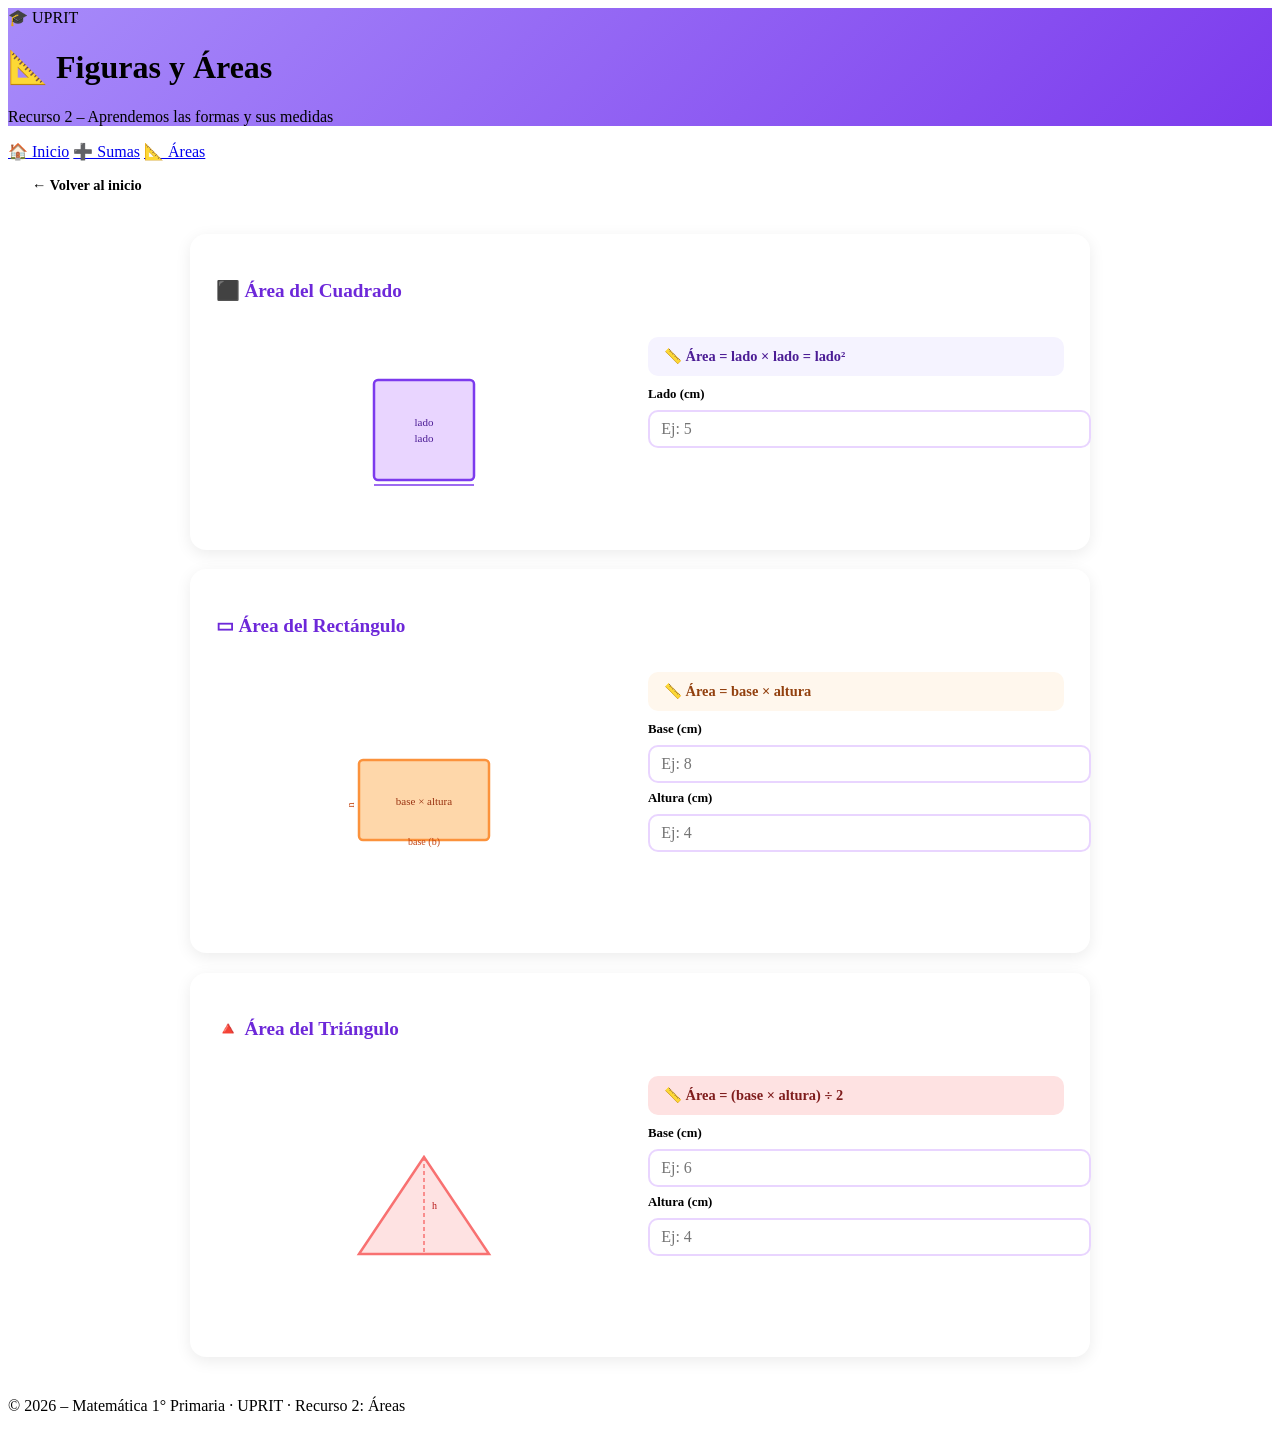
==== area.html @ 405022bc "Add files via upload" ====
<!DOCTYPE html>
<html lang="es">
<head>
  <meta charset="UTF-8">
  <meta name="viewport" content="width=device-width, initial-scale=1.0">
  <title>Áreas – Recurso 2 | Matemática 1° Primaria</title>
  <link rel="stylesheet" href="css/estilos.css">
  <style>
    .volver { display: inline-flex; align-items: center; gap: 0.4rem; text-decoration: none;
      color: var(--azul-dark); font-weight: 700; margin: 1rem 1.5rem; font-size: 0.9rem; }
    .volver:hover { text-decoration: underline; }

    .recurso-main {
      padding: 1.5rem; max-width: 900px; margin: 0 auto;
      display: grid; gap: 1.2rem;
    }

    .figura-area {
      background: white; border-radius: 16px;
      box-shadow: 0 4px 16px rgba(0,0,0,0.08);
      padding: 1.6rem; border-top: 5px solid var(--morado);
      display: grid; grid-template-columns: 1fr 1fr; gap: 1rem;
      align-items: center;
    }

    @media (max-width: 550px) {
      .figura-area { grid-template-columns: 1fr; }
    }

    .figura-area h3 { font-family: var(--font-titulo); color: #6d28d9; grid-column: 1/-1; font-size: 1.2rem; }
    .figura-area .formula {
      background: #f5f3ff; border-radius: 10px;
      padding: 0.7rem 1rem; font-weight: 700; font-size: 0.9rem; color: #4c1d95;
    }

    .svg-fig { display: flex; justify-content: center; align-items: center; }

    .inputs-area { display: flex; flex-direction: column; gap: 0.5rem; }
    .inputs-area label { font-size: 0.8rem; font-weight: 700; color: var(--muted); }
    .inputs-area input {
      padding: 0.5rem 0.7rem; border: 2px solid #e9d5ff; border-radius: 10px;
      font-size: 1rem; font-family: var(--font-cuerpo); outline: none; width: 100%;
      transition: border-color 0.2s;
    }
    .inputs-area input:focus { border-color: var(--morado); }

    .btn-area {
      background: var(--morado); color: white; border: none;
      border-radius: 999px; padding: 0.5rem 1.3rem;
      font-family: var(--font-titulo); font-size: 0.95rem; cursor: pointer;
      transition: background 0.2s; margin-top: 0.3rem; width: fit-content;
    }
    .btn-area:hover { background: #7c3aed; }

    .resultado-area {
      font-family: var(--font-titulo); font-size: 1.2rem;
      color: var(--morado); margin-top: 0.4rem; min-height: 1.4rem;
    }
  </style>
</head>
<body>

<header style="background: linear-gradient(135deg,#a78bfa,#7c3aed);">
  <div class="logo-uprit">🎓 UPRIT</div>
  <h1>📐 Figuras y Áreas</h1>
  <p>Recurso 2 – Aprendemos las formas y sus medidas</p>
</header>

<nav>
  <a href="index.html">🏠 Inicio</a>
  <a href="suma.html">➕ Sumas</a>
  <a href="area.html">📐 Áreas</a>
</nav>

<a href="index.html" class="volver">← Volver al inicio</a>

<div class="recurso-main">

  <!-- Cuadrado -->
  <div class="figura-area">
    <h3>⬛ Área del Cuadrado</h3>
    <div class="svg-fig">
      <svg width="120" height="120" viewBox="0 0 120 120">
        <rect x="10" y="10" width="100" height="100" fill="#e9d5ff" stroke="#7c3aed" stroke-width="2.5" rx="4"/>
        <text x="60" y="56" text-anchor="middle" font-size="11" fill="#4c1d95" font-family="Nunito">lado</text>
        <text x="60" y="72" text-anchor="middle" font-size="11" fill="#4c1d95" font-family="Nunito">lado</text>
        <line x1="10" y1="115" x2="110" y2="115" stroke="#7c3aed" stroke-width="1.5"/>
        <text x="60" y="130" text-anchor="middle" font-size="10" fill="#6d28d9" font-family="Nunito">b</text>
      </svg>
    </div>
    <div>
      <div class="formula">📏 Área = lado × lado = lado²</div>
      <div class="inputs-area" style="margin-top:0.7rem;">
        <label>Lado (cm)</label>
        <input type="number" id="cuad-lado" min="0" placeholder="Ej: 5" />
        <button class="btn-area" onclick="calcArea('cuadrado')">Calcular</button>
      </div>
      <div class="resultado-area" id="res-cuadrado"></div>
    </div>
  </div>

  <!-- Rectángulo -->
  <div class="figura-area" style="border-color:#fb923c">
    <h3>▭ Área del Rectángulo</h3>
    <div class="svg-fig">
      <svg width="150" height="100" viewBox="0 0 150 100">
        <rect x="10" y="10" width="130" height="80" fill="#fed7aa" stroke="#fb923c" stroke-width="2.5" rx="4"/>
        <text x="75" y="55" text-anchor="middle" font-size="11" fill="#9a3412" font-family="Nunito">base × altura</text>
        <text x="75" y="95" text-anchor="middle" font-size="10" fill="#c2410c" font-family="Nunito">base (b)</text>
        <text x="5" y="55" text-anchor="middle" font-size="10" fill="#c2410c" font-family="Nunito" transform="rotate(-90,5,55)">h</text>
      </svg>
    </div>
    <div>
      <div class="formula" style="background:#fff7ed;color:#92400e">📏 Área = base × altura</div>
      <div class="inputs-area" style="margin-top:0.7rem;">
        <label>Base (cm)</label>
        <input type="number" id="rect-base" min="0" placeholder="Ej: 8" />
        <label>Altura (cm)</label>
        <input type="number" id="rect-alt" min="0" placeholder="Ej: 4" />
        <button class="btn-area" style="background:var(--naranja)" onclick="calcArea('rectangulo')">Calcular</button>
      </div>
      <div class="resultado-area" style="color:var(--naranja)" id="res-rectangulo"></div>
    </div>
  </div>

  <!-- Triángulo -->
  <div class="figura-area" style="border-color:#f87171">
    <h3>🔺 Área del Triángulo</h3>
    <div class="svg-fig">
      <svg width="140" height="110" viewBox="0 0 140 110">
        <polygon points="70,8 5,105 135,105" fill="#fee2e2" stroke="#f87171" stroke-width="2.5"/>
        <line x1="70" y1="8" x2="70" y2="105" stroke="#f87171" stroke-width="1.5" stroke-dasharray="4,3"/>
        <text x="78" y="60" font-size="10" fill="#b91c1c" font-family="Nunito">h</text>
        <text x="70" y="118" text-anchor="middle" font-size="10" fill="#b91c1c" font-family="Nunito">base (b)</text>
      </svg>
    </div>
    <div>
      <div class="formula" style="background:#fee2e2;color:#7f1d1d">📏 Área = (base × altura) ÷ 2</div>
      <div class="inputs-area" style="margin-top:0.7rem;">
        <label>Base (cm)</label>
        <input type="number" id="tri-base" min="0" placeholder="Ej: 6" />
        <label>Altura (cm)</label>
        <input type="number" id="tri-alt" min="0" placeholder="Ej: 4" />
        <button class="btn-area" style="background:var(--rojo)" onclick="calcArea('triangulo')">Calcular</button>
      </div>
      <div class="resultado-area" style="color:var(--rojo)" id="res-triangulo"></div>
    </div>
  </div>

</div>

<footer>
  <p>© 2026 – Matemática 1° Primaria · UPRIT · Recurso 2: Áreas</p>
</footer>

<script src="js/scripts.js"></script>
<script>
  function calcArea(figura) {
    let area = 0, texto = '';
    if (figura === 'cuadrado') {
      const l = parseFloat(document.getElementById('cuad-lado').value);
      if (isNaN(l) || l <= 0) { alert('Ingresa el lado.'); return; }
      area = l * l;
      texto = `📐 Área = ${l} × ${l} = ${area} cm²`;
      document.getElementById('res-cuadrado').textContent = texto;
    } else if (figura === 'rectangulo') {
      const b = parseFloat(document.getElementById('rect-base').value);
      const h = parseFloat(document.getElementById('rect-alt').value);
      if (isNaN(b) || isNaN(h) || b <= 0 || h <= 0) { alert('Ingresa base y altura.'); return; }
      area = b * h;
      texto = `📐 Área = ${b} × ${h} = ${area} cm²`;
      document.getElementById('res-rectangulo').textContent = texto;
    } else if (figura === 'triangulo') {
      const b = parseFloat(document.getElementById('tri-base').value);
      const h = parseFloat(document.getElementById('tri-alt').value);
      if (isNaN(b) || isNaN(h) || b <= 0 || h <= 0) { alert('Ingresa base y altura.'); return; }
      area = (b * h) / 2;
      texto = `📐 Área = (${b} × ${h}) ÷ 2 = ${area} cm²`;
      document.getElementById('res-triangulo').textContent = texto;
    }
  }
</script>
</body>
</html>
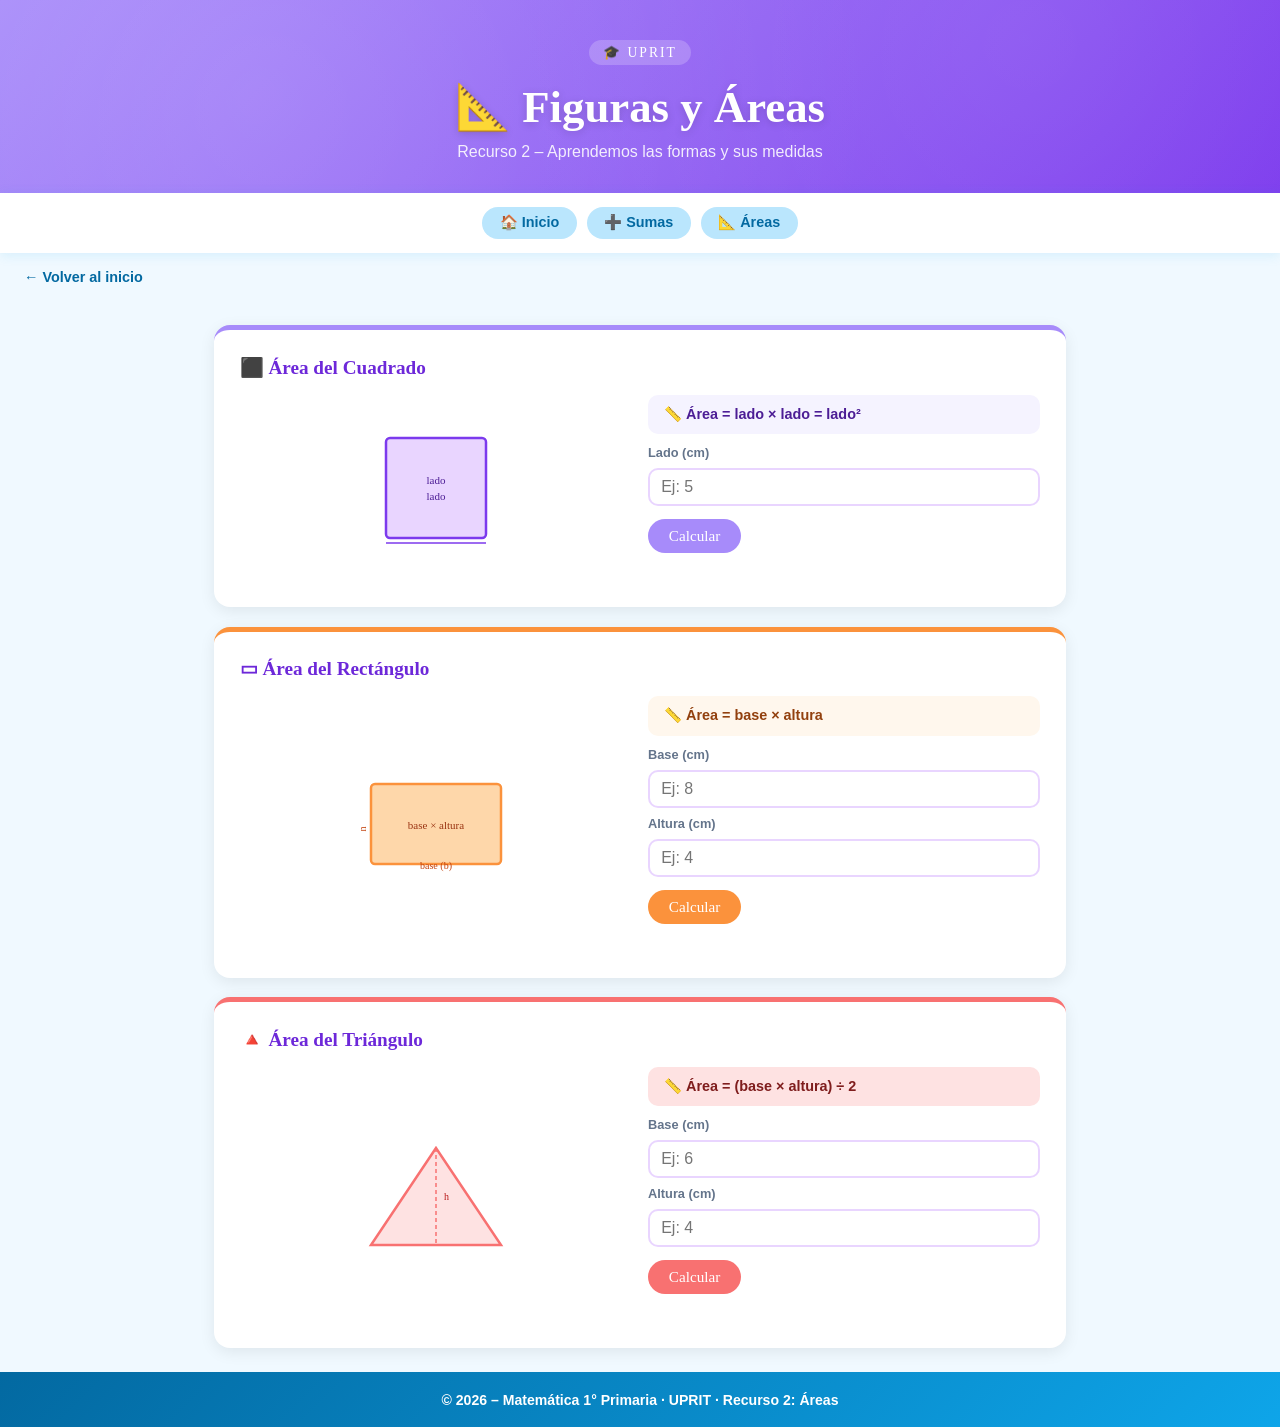
==== commit ed8dcda7: "Fix stylesheet link and add script reference" ====
--- a/area.html
+++ b/area.html
@@ -4,7 +4,8 @@
   <meta charset="UTF-8">
   <meta name="viewport" content="width=device-width, initial-scale=1.0">
   <title>Áreas – Recurso 2 | Matemática 1° Primaria</title>
-  <link rel="stylesheet" href="css/estilos.css">
+  <link rel="stylesheet" href="estilos.css">
+<script src="scripts.js"></script>
   <style>
     .volver { display: inline-flex; align-items: center; gap: 0.4rem; text-decoration: none;
       color: var(--azul-dark); font-weight: 700; margin: 1rem 1.5rem; font-size: 0.9rem; }
--- a/estilos.css
+++ b/estilos.css
@@ -0,0 +1,424 @@
+/* =============================================
+   PORTAFOLIO WEB MATEMÁTICA – UPRIT
+   Diseño responsivo para laptop y móvil
+   ============================================= */
+
+@import url('https://fonts.googleapis.com/css2?family=Fredoka+One&family=Nunito:wght@400;600;700;800&display=swap');
+
+/* Variables */
+:root {
+  --azul:       #0ea5e9;
+  --azul-claro: #bae6fd;
+  --azul-dark:  #0369a1;
+  --verde:      #22c55e;
+  --amarillo:   #fbbf24;
+  --rojo:       #f87171;
+  --morado:     #a78bfa;
+  --naranja:    #fb923c;
+  --bg:         #f0f9ff;
+  --blanco:     #ffffff;
+  --texto:      #1e293b;
+  --muted:      #64748b;
+  --sombra:     0 4px 20px rgba(0,0,0,0.10);
+  --radio:      18px;
+  --font-titulo: 'Fredoka One', cursive;
+  --font-cuerpo: 'Nunito', sans-serif;
+}
+
+/* Reset */
+*, *::before, *::after {
+  margin: 0; padding: 0;
+  box-sizing: border-box;
+}
+
+html { scroll-behavior: smooth; }
+
+body {
+  font-family: var(--font-cuerpo);
+  background-color: var(--bg);
+  color: var(--texto);
+  min-height: 100vh;
+}
+
+/* ── HEADER ── */
+header {
+  background: linear-gradient(135deg, var(--azul) 0%, var(--azul-dark) 100%);
+  color: var(--blanco);
+  text-align: center;
+  padding: 2.5rem 1.5rem 2rem;
+  position: relative;
+  overflow: hidden;
+}
+
+header::before {
+  content: '';
+  position: absolute; inset: 0;
+  background: radial-gradient(circle at 20% 50%, rgba(255,255,255,0.12) 0%, transparent 60%),
+              radial-gradient(circle at 80% 20%, rgba(255,255,255,0.08) 0%, transparent 50%);
+}
+
+header .logo-uprit {
+  font-family: var(--font-titulo);
+  font-size: 0.85rem;
+  letter-spacing: 0.15em;
+  text-transform: uppercase;
+  background: rgba(255,255,255,0.2);
+  display: inline-block;
+  padding: 0.3em 1em;
+  border-radius: 999px;
+  margin-bottom: 1rem;
+  position: relative;
+}
+
+header h1 {
+  font-family: var(--font-titulo);
+  font-size: clamp(1.8rem, 5vw, 2.8rem);
+  line-height: 1.2;
+  position: relative;
+  text-shadow: 0 2px 8px rgba(0,0,0,0.15);
+}
+
+header p {
+  margin-top: 0.5rem;
+  font-size: 1rem;
+  opacity: 0.88;
+  position: relative;
+}
+
+/* ── NAV ── */
+nav {
+  background: var(--blanco);
+  box-shadow: 0 2px 12px rgba(14,165,233,0.12);
+  display: flex;
+  justify-content: center;
+  flex-wrap: wrap;
+  gap: 0.6rem;
+  padding: 0.9rem 1rem;
+  position: sticky;
+  top: 0;
+  z-index: 100;
+}
+
+nav a {
+  background: var(--azul-claro);
+  color: var(--azul-dark);
+  text-decoration: none;
+  font-weight: 700;
+  font-size: 0.9rem;
+  padding: 0.45rem 1.1rem;
+  border-radius: 999px;
+  transition: background 0.2s, color 0.2s, transform 0.15s;
+  display: flex;
+  align-items: center;
+  gap: 0.3rem;
+}
+
+nav a:hover {
+  background: var(--azul);
+  color: var(--blanco);
+  transform: translateY(-2px);
+}
+
+/* ── MAIN ── */
+main {
+  padding: 2rem 1.5rem 3rem;
+  max-width: 960px;
+  margin: 0 auto;
+  display: grid;
+  gap: 1.5rem;
+}
+
+/* ── TARJETA ── */
+.tarjeta {
+  background: var(--blanco);
+  border-radius: var(--radio);
+  box-shadow: var(--sombra);
+  padding: 1.8rem 2rem;
+  border-left: 5px solid var(--azul);
+  animation: aparecer 0.4s ease both;
+  transition: transform 0.2s, box-shadow 0.2s;
+}
+
+.tarjeta:hover {
+  transform: translateY(-3px);
+  box-shadow: 0 8px 30px rgba(14,165,233,0.15);
+}
+
+.tarjeta:nth-child(1) { border-color: var(--azul);    animation-delay: 0.05s; }
+.tarjeta:nth-child(2) { border-color: var(--verde);   animation-delay: 0.10s; }
+.tarjeta:nth-child(3) { border-color: var(--rojo);    animation-delay: 0.15s; }
+.tarjeta:nth-child(4) { border-color: var(--morado);  animation-delay: 0.20s; }
+.tarjeta:nth-child(5) { border-color: var(--amarillo);animation-delay: 0.25s; }
+.tarjeta:nth-child(6) { border-color: var(--naranja); animation-delay: 0.30s; }
+
+.tarjeta h2 {
+  font-family: var(--font-titulo);
+  font-size: 1.4rem;
+  margin-bottom: 0.6rem;
+  display: flex;
+  align-items: center;
+  gap: 0.4rem;
+}
+
+.tarjeta:nth-child(1) h2 { color: var(--azul-dark); }
+.tarjeta:nth-child(2) h2 { color: #15803d; }
+.tarjeta:nth-child(3) h2 { color: #b91c1c; }
+.tarjeta:nth-child(4) h2 { color: #6d28d9; }
+.tarjeta:nth-child(5) h2 { color: #b45309; }
+.tarjeta:nth-child(6) h2 { color: #c2410c; }
+
+.tarjeta p {
+  font-size: 1rem;
+  color: var(--muted);
+  margin-bottom: 0.4rem;
+  line-height: 1.6;
+}
+
+/* ── EJEMPLO / EMOJI BIG ── */
+.ejemplo {
+  font-size: 1.8rem;
+  margin-top: 0.6rem;
+  line-height: 1.8;
+  letter-spacing: 0.05em;
+}
+
+/* ── ESTRELLAS interactivas ── */
+.estrellas {
+  display: flex;
+  gap: 0.4rem;
+  margin-top: 0.8rem;
+  flex-wrap: wrap;
+}
+
+.estrella {
+  font-size: 2rem;
+  cursor: pointer;
+  transition: transform 0.15s;
+  user-select: none;
+  filter: grayscale(0);
+}
+
+.estrella:hover { transform: scale(1.3) rotate(-5deg); }
+.estrella.apagada { filter: grayscale(1); opacity: 0.35; }
+
+.contador-estrellas {
+  margin-top: 0.5rem;
+  font-size: 0.85rem;
+  color: var(--muted);
+  font-weight: 600;
+}
+
+/* ── CALCULADORA SUMA ── */
+.calc-box {
+  display: flex;
+  align-items: center;
+  gap: 0.7rem;
+  flex-wrap: wrap;
+  margin-top: 0.8rem;
+}
+
+.calc-box input[type="number"] {
+  width: 70px;
+  padding: 0.5rem;
+  border: 2px solid var(--azul-claro);
+  border-radius: 10px;
+  font-family: var(--font-cuerpo);
+  font-size: 1.2rem;
+  text-align: center;
+  outline: none;
+  transition: border-color 0.2s;
+}
+
+.calc-box input[type="number"]:focus {
+  border-color: var(--azul);
+}
+
+.calc-box .operador {
+  font-family: var(--font-titulo);
+  font-size: 1.5rem;
+  color: var(--azul-dark);
+}
+
+.btn-calc {
+  background: var(--verde);
+  color: var(--blanco);
+  border: none;
+  border-radius: 999px;
+  padding: 0.5rem 1.2rem;
+  font-family: var(--font-titulo);
+  font-size: 1rem;
+  cursor: pointer;
+  transition: background 0.2s, transform 0.15s;
+}
+
+.btn-calc:hover { background: #16a34a; transform: scale(1.05); }
+
+.resultado-calc {
+  font-family: var(--font-titulo);
+  font-size: 1.3rem;
+  color: var(--azul-dark);
+  min-width: 80px;
+}
+
+/* ── FIGURAS GEOMÉTRICAS ── */
+.figuras-grid {
+  display: grid;
+  grid-template-columns: repeat(auto-fill, minmax(110px, 1fr));
+  gap: 0.8rem;
+  margin-top: 0.8rem;
+}
+
+.figura-item {
+  background: var(--bg);
+  border-radius: 12px;
+  padding: 1rem 0.5rem;
+  text-align: center;
+  font-size: 0.85rem;
+  font-weight: 700;
+  color: var(--texto);
+  cursor: pointer;
+  transition: transform 0.2s, box-shadow 0.2s;
+  border: 2px solid transparent;
+}
+
+.figura-item:hover {
+  transform: translateY(-4px) rotate(-2deg);
+  box-shadow: 0 6px 18px rgba(0,0,0,0.12);
+  border-color: var(--morado);
+}
+
+.figura-item .icono-fig { font-size: 2.5rem; display: block; margin-bottom: 0.3rem; }
+
+/* ── EMOCIONES ── */
+.emociones {
+  display: flex;
+  gap: 1rem;
+  margin-top: 0.8rem;
+  flex-wrap: wrap;
+}
+
+.emocion-btn {
+  background: none;
+  border: 3px solid transparent;
+  border-radius: 12px;
+  padding: 0.5rem 0.8rem;
+  font-size: 2rem;
+  cursor: pointer;
+  transition: transform 0.2s, border-color 0.2s, background 0.2s;
+  display: flex;
+  flex-direction: column;
+  align-items: center;
+  gap: 0.2rem;
+}
+
+.emocion-btn span.lbl {
+  font-size: 0.7rem;
+  font-weight: 700;
+  color: var(--muted);
+}
+
+.emocion-btn:hover { transform: scale(1.2); border-color: var(--amarillo); background: #fef9c3; }
+.emocion-btn.seleccionado { border-color: var(--verde); background: #dcfce7; }
+
+.mensaje-emocion {
+  margin-top: 0.5rem;
+  font-weight: 700;
+  font-size: 1rem;
+  color: var(--azul-dark);
+  min-height: 1.4rem;
+}
+
+/* ── QUIZ / PREGUNTA ALEATORIA ── */
+.quiz-box {
+  background: var(--bg);
+  border-radius: 14px;
+  padding: 1.2rem 1.4rem;
+  margin-top: 0.8rem;
+}
+
+.quiz-pregunta {
+  font-family: var(--font-titulo);
+  font-size: 1.5rem;
+  color: var(--azul-dark);
+  margin-bottom: 0.8rem;
+}
+
+.quiz-opciones {
+  display: grid;
+  grid-template-columns: repeat(auto-fill, minmax(70px, 1fr));
+  gap: 0.6rem;
+}
+
+.quiz-opcion {
+  background: var(--blanco);
+  border: 2px solid var(--azul-claro);
+  border-radius: 10px;
+  padding: 0.6rem;
+  font-family: var(--font-titulo);
+  font-size: 1.1rem;
+  cursor: pointer;
+  transition: all 0.2s;
+  text-align: center;
+}
+
+.quiz-opcion:hover { background: var(--azul-claro); border-color: var(--azul); }
+.quiz-opcion.correcto { background: #dcfce7; border-color: var(--verde); color: #15803d; }
+.quiz-opcion.incorrecto { background: #fee2e2; border-color: var(--rojo); color: #b91c1c; }
+
+.quiz-feedback {
+  margin-top: 0.7rem;
+  font-weight: 700;
+  font-size: 1rem;
+  min-height: 1.4rem;
+}
+
+.btn-nueva {
+  margin-top: 0.8rem;
+  background: var(--azul);
+  color: var(--blanco);
+  border: none;
+  border-radius: 999px;
+  padding: 0.5rem 1.3rem;
+  font-family: var(--font-titulo);
+  font-size: 0.9rem;
+  cursor: pointer;
+  transition: background 0.2s, transform 0.15s;
+}
+
+.btn-nueva:hover { background: var(--azul-dark); transform: scale(1.05); }
+
+/* ── FOOTER ── */
+footer {
+  background: linear-gradient(135deg, var(--azul-dark) 0%, var(--azul) 100%);
+  color: var(--blanco);
+  text-align: center;
+  padding: 1.2rem 1rem;
+  font-size: 0.88rem;
+  font-weight: 600;
+}
+
+/* ── ANIMACIONES ── */
+@keyframes aparecer {
+  from { opacity: 0; transform: translateY(20px); }
+  to   { opacity: 1; transform: translateY(0); }
+}
+
+/* ── RESPONSIVE ── */
+@media (max-width: 600px) {
+  nav { gap: 0.4rem; padding: 0.7rem 0.8rem; }
+  nav a { font-size: 0.8rem; padding: 0.4rem 0.8rem; }
+
+  main { padding: 1.2rem 1rem 2rem; gap: 1.2rem; }
+  .tarjeta { padding: 1.3rem 1.2rem; }
+
+  .calc-box { gap: 0.4rem; }
+  .calc-box input[type="number"] { width: 58px; font-size: 1rem; }
+
+  .figuras-grid { grid-template-columns: repeat(2, 1fr); }
+}
+
+@media (min-width: 768px) {
+  main { grid-template-columns: 1fr 1fr; }
+  .tarjeta:first-child,
+  .tarjeta:last-child { grid-column: 1 / -1; }
+}
